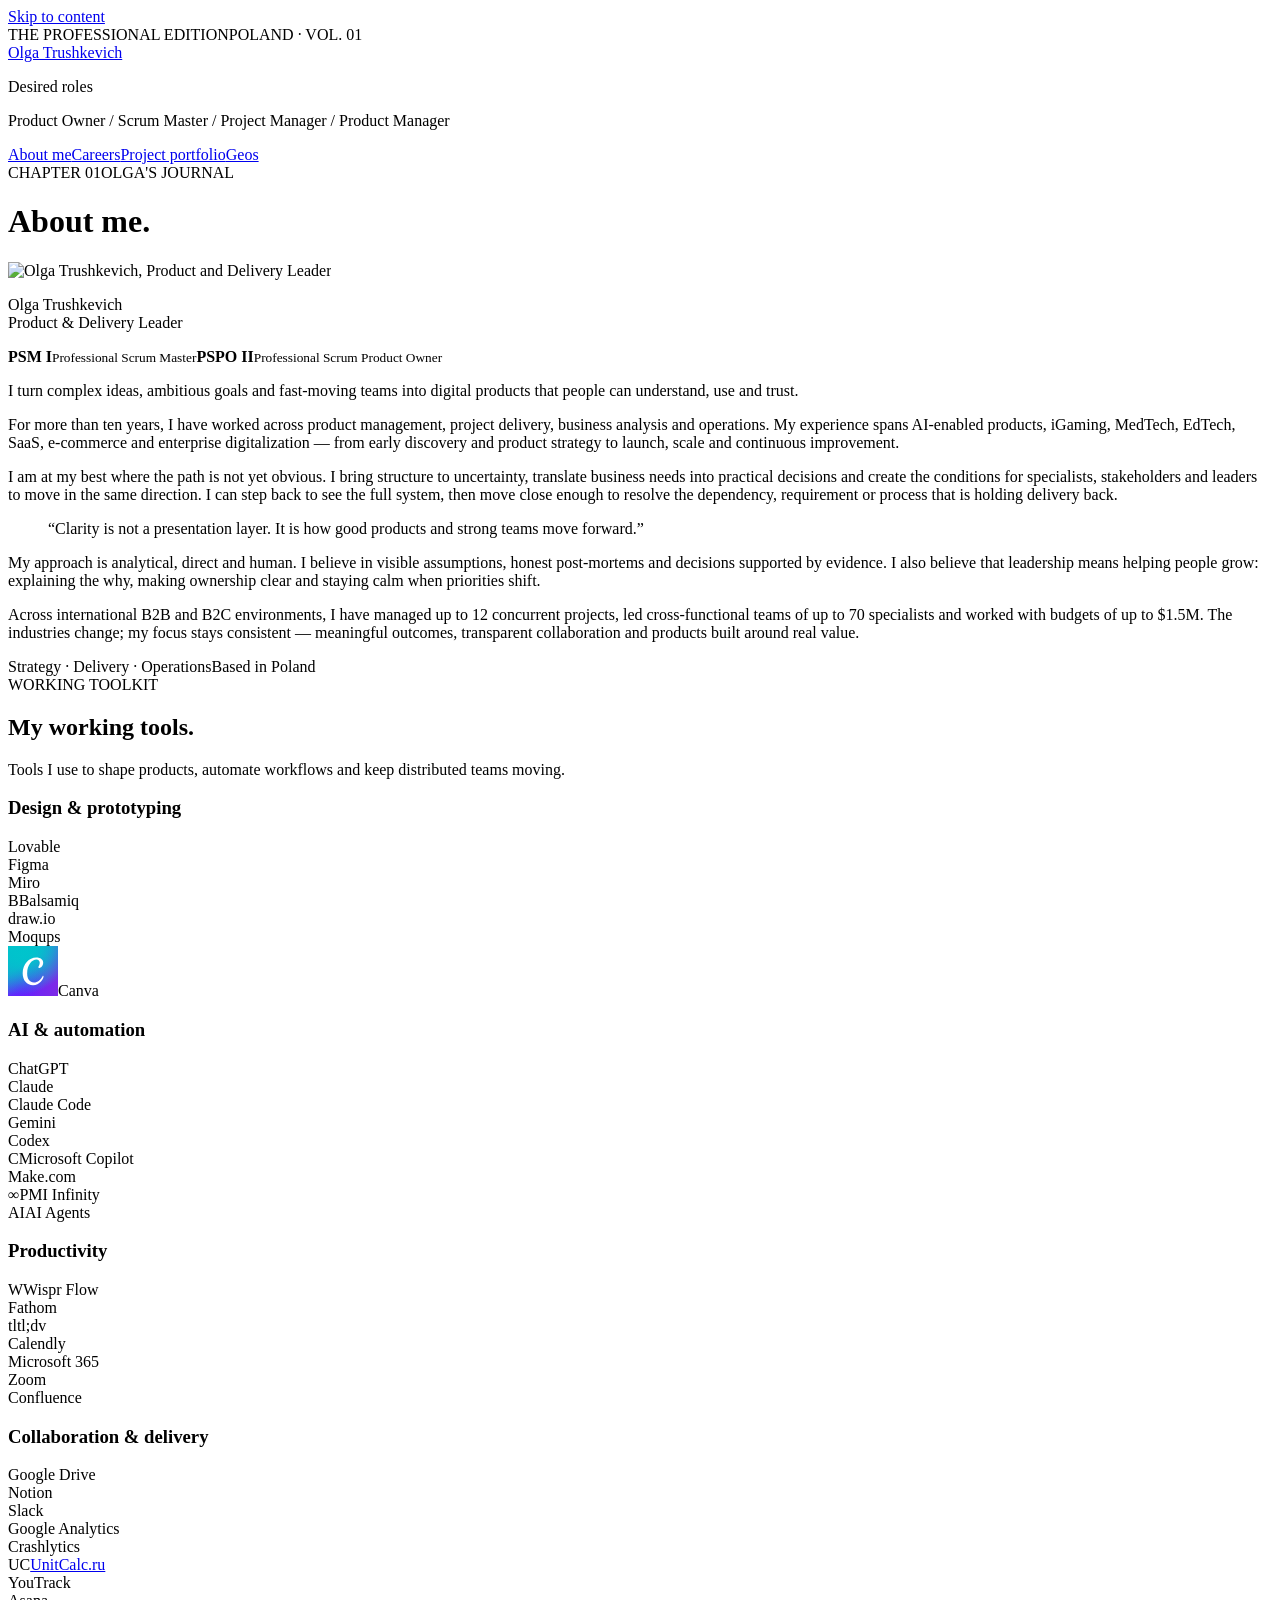
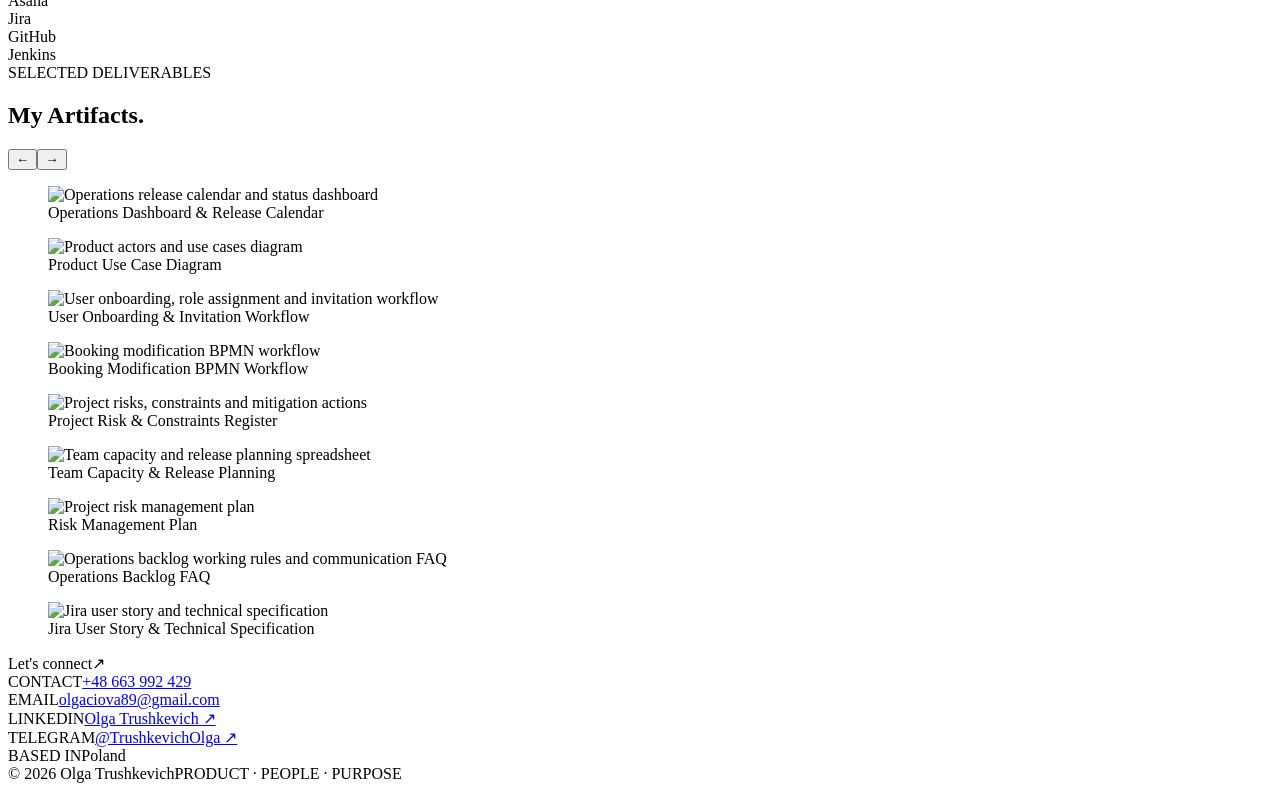
==== index.html @ 131037cf "Update Canva icon in My working tools" ====
<!doctype html>
<html lang="en"><head><meta charset="utf-8"><meta name="viewport" content="width=device-width, initial-scale=1"><title>About me | Olga Trushkevich</title><meta name="description" content="Olga Trushkevich — Information Technologies Specialist. Product, project and business analysis expertise."><link rel="stylesheet" href="style.css"><link rel="stylesheet" href="about.css"></head>
<body><a class="skip" href="#main">Skip to content</a><div class="paper">
<header class="masthead"><div class="edition"><span>THE PROFESSIONAL EDITION</span><span>POLAND · VOL. 01</span></div><a class="name" href="index.html">Olga Trushkevich</a><p class="specialist">Desired roles</p><p class="roles">Product Owner <span>/</span> Scrum Master <span>/</span> Project Manager <span>/</span> Product Manager</p></header>
<nav class="navigation" aria-label="Main navigation"><a href="index.html" aria-current="page">About me</a><a href="careers.html">Careers</a><a href="project-portfolio.html">Project portfolio</a><a href="geos.html">Geos</a></nav>
<main id="main" class="about-page"><div class="page-kicker"><span>CHAPTER 01</span><span>OLGA'S JOURNAL</span></div><h1>About me<span>.</span></h1>
<section class="about-feature">
<div class="portrait-frame"><div class="portrait-image"><img src="olga-portrait.jpg" alt="Olga Trushkevich, Product and Delivery Leader" width="1024" height="1280"></div><p class="photo-caption">Olga Trushkevich<br>Product & Delivery Leader</p><div class="scrum-badges" aria-label="Scrum.org certifications"><span><b>PSM I</b><small>Professional Scrum Master</small></span><span><b>PSPO II</b><small>Professional Scrum Product Owner</small></span></div></div>
<article class="about-copy"><p class="standfirst">I turn complex ideas, ambitious goals and fast-moving teams into digital products that people can understand, use and trust.</p><p>For more than ten years, I have worked across product management, project delivery, business analysis and operations. My experience spans AI-enabled products, iGaming, MedTech, EdTech, SaaS, e-commerce and enterprise digitalization — from early discovery and product strategy to launch, scale and continuous improvement.</p><p>I am at my best where the path is not yet obvious. I bring structure to uncertainty, translate business needs into practical decisions and create the conditions for specialists, stakeholders and leaders to move in the same direction. I can step back to see the full system, then move close enough to resolve the dependency, requirement or process that is holding delivery back.</p><blockquote>“Clarity is not a presentation layer. It is how good products and strong teams move forward.”</blockquote><p>My approach is analytical, direct and human. I believe in visible assumptions, honest post-mortems and decisions supported by evidence. I also believe that leadership means helping people grow: explaining the why, making ownership clear and staying calm when priorities shift.</p><p>Across international B2B and B2C environments, I have managed up to 12 concurrent projects, led cross-functional teams of up to 70 specialists and worked with budgets of up to $1.5M. The industries change; my focus stays consistent — meaningful outcomes, transparent collaboration and products built around real value.</p><div class="about-signoff"><span>Strategy · Delivery · Operations</span><span>Based in Poland</span></div></article>
</section>
<section class="toolbelt" aria-labelledby="toolbelt-title">
  <div class="toolbelt-heading"><div><span class="toolbelt-kicker">WORKING TOOLKIT</span><h2 id="toolbelt-title">My working tools<span>.</span></h2></div><p>Tools I use to shape products, automate workflows and keep distributed teams moving.</p></div>
  <div class="toolbelt-grid">
    <article class="tool-category"><h3>Design &amp; prototyping</h3><div class="tool-list">
      <div class="tool-item"><img src="https://api.iconify.design/logos/lovable-icon.svg" alt="" loading="lazy"><span>Lovable</span></div>
      <div class="tool-item"><img src="https://api.iconify.design/logos/figma.svg" alt="" loading="lazy"><span>Figma</span></div>
      <div class="tool-item"><img src="https://api.iconify.design/logos/miro.svg" alt="" loading="lazy"><span>Miro</span></div>
      <div class="tool-item"><span class="tool-icon tool-icon-balsamiq">B</span><span>Balsamiq</span></div>
      <div class="tool-item"><img src="https://cdn.simpleicons.org/diagramsdotnet/F08705" alt="" loading="lazy"><span>draw.io</span></div>
      <div class="tool-item"><img src="https://moqups.com/img/moqups-logos/svg/m-symbol-icon.svg" alt="" loading="lazy"><span>Moqups</span></div>
      <div class="tool-item"><img src="canva-icon.svg" alt="" loading="lazy"><span>Canva</span></div>
    </div></article>
    <article class="tool-category"><h3>AI &amp; automation</h3><div class="tool-list">
      <div class="tool-item"><img src="https://api.iconify.design/logos/openai-icon.svg" alt="" loading="lazy"><span>ChatGPT</span></div>
      <div class="tool-item"><img src="https://api.iconify.design/logos/anthropic-icon.svg" alt="" loading="lazy"><span>Claude</span></div>
      <div class="tool-item"><img src="https://cdn.simpleicons.org/claude/D97757" alt="" loading="lazy"><span>Claude Code</span></div>
      <div class="tool-item"><img src="https://api.iconify.design/logos/google-gemini.svg" alt="" loading="lazy"><span>Gemini</span></div>
      <div class="tool-item"><img src="https://api.iconify.design/logos/openai-icon.svg" alt="" loading="lazy"><span>Codex</span></div>
      <div class="tool-item"><span class="tool-icon tool-icon-copilot">C</span><span>Microsoft Copilot</span></div>
      <div class="tool-item"><img src="https://cdn.simpleicons.org/make/6D00CC" alt="" loading="lazy"><span>Make.com</span></div>
      <div class="tool-item"><span class="tool-icon tool-icon-pmi">∞</span><span>PMI Infinity</span></div>
      <div class="tool-item"><span class="tool-icon tool-icon-agents">AI</span><span>AI Agents</span></div>
    </div></article>
    <article class="tool-category"><h3>Productivity</h3><div class="tool-list">
      <div class="tool-item"><span class="tool-icon tool-icon-wispr">W</span><span>Wispr Flow</span></div>
      <div class="tool-item"><img src="https://cdn.simpleicons.org/fathom/5B47FF" alt="" loading="lazy"><span>Fathom</span></div>
      <div class="tool-item"><span class="tool-icon tool-icon-tldv">tl</span><span>tl;dv</span></div>
      <div class="tool-item"><img src="https://cdn.simpleicons.org/calendly/006BFF" alt="" loading="lazy"><span>Calendly</span></div>
      <div class="tool-item"><img src="https://api.iconify.design/logos/microsoft-icon.svg" alt="" loading="lazy"><span>Microsoft 365</span></div>
      <div class="tool-item"><img src="https://api.iconify.design/logos/zoom-icon.svg" alt="" loading="lazy"><span>Zoom</span></div>
      <div class="tool-item"><img src="https://api.iconify.design/logos/confluence.svg" alt="" loading="lazy"><span>Confluence</span></div>
    </div></article>
    <article class="tool-category"><h3>Collaboration &amp; delivery</h3><div class="tool-list">
      <div class="tool-item"><img src="https://api.iconify.design/logos/google-drive.svg" alt="" loading="lazy"><span>Google Drive</span></div>
      <div class="tool-item"><img src="https://api.iconify.design/logos/notion-icon.svg" alt="" loading="lazy"><span>Notion</span></div>
      <div class="tool-item"><img src="https://api.iconify.design/logos/slack-icon.svg" alt="" loading="lazy"><span>Slack</span></div>
      <div class="tool-item"><img src="https://api.iconify.design/logos/google-analytics.svg" alt="" loading="lazy"><span>Google Analytics</span></div>
      <div class="tool-item"><img src="https://api.iconify.design/logos/firebase.svg" alt="" loading="lazy"><span>Crashlytics</span></div>
      <div class="tool-item"><span class="tool-icon tool-icon-unitcalc">UC</span><a href="http://unitcalc.ru/" target="_blank" rel="noopener noreferrer">UnitCalc.ru</a></div>
      <div class="tool-item"><img src="https://api.iconify.design/logos/youtrack.svg" alt="" loading="lazy"><span>YouTrack</span></div>
      <div class="tool-item"><img src="https://api.iconify.design/logos/asana-icon.svg" alt="" loading="lazy"><span>Asana</span></div>
      <div class="tool-item"><img src="https://api.iconify.design/logos/jira.svg" alt="" loading="lazy"><span>Jira</span></div>
      <div class="tool-item"><img src="https://api.iconify.design/logos/github-icon.svg" alt="" loading="lazy"><span>GitHub</span></div>
      <div class="tool-item"><img src="https://api.iconify.design/logos/jenkins.svg" alt="" loading="lazy"><span>Jenkins</span></div>
    </div></article>
  </div>
</section>
<section class="artifacts" aria-labelledby="artifacts-title">
  <div class="artifacts-heading"><div><span>SELECTED DELIVERABLES</span><h2 id="artifacts-title">My Artifacts<span>.</span></h2></div><div class="artifact-controls" aria-label="Artifact gallery controls"><button type="button" class="artifact-prev" aria-label="Previous artifacts">←</button><button type="button" class="artifact-next" aria-label="Next artifacts">→</button></div></div>
  <div class="artifact-track" tabindex="0">
    <figure class="artifact-card"><div><img src="artifact-operations-dashboard.png" alt="Operations release calendar and status dashboard" loading="lazy"></div><figcaption>Operations Dashboard &amp; Release Calendar</figcaption></figure>
    <figure class="artifact-card"><div><img src="artifact-use-case.png" alt="Product actors and use cases diagram" loading="lazy"></div><figcaption>Product Use Case Diagram</figcaption></figure>
    <figure class="artifact-card"><div><img src="artifact-onboarding-workflow.png" alt="User onboarding, role assignment and invitation workflow" loading="lazy"></div><figcaption>User Onboarding &amp; Invitation Workflow</figcaption></figure>
    <figure class="artifact-card"><div><img src="artifact-booking-workflow.png" alt="Booking modification BPMN workflow" loading="lazy"></div><figcaption>Booking Modification BPMN Workflow</figcaption></figure>
    <figure class="artifact-card"><div><img src="artifact-risk-constraints.png" alt="Project risks, constraints and mitigation actions" loading="lazy"></div><figcaption>Project Risk &amp; Constraints Register</figcaption></figure>
    <figure class="artifact-card"><div><img src="artifact-capacity-plan.png" alt="Team capacity and release planning spreadsheet" loading="lazy"></div><figcaption>Team Capacity &amp; Release Planning</figcaption></figure>
    <figure class="artifact-card"><div><img src="artifact-risk-plan.png" alt="Project risk management plan" loading="lazy"></div><figcaption>Risk Management Plan</figcaption></figure>
    <figure class="artifact-card"><div><img src="artifact-operations-faq.png" alt="Operations backlog working rules and communication FAQ" loading="lazy"></div><figcaption>Operations Backlog FAQ</figcaption></figure>
    <figure class="artifact-card"><div><img src="artifact-user-story.png" alt="Jira user story and technical specification" loading="lazy"></div><figcaption>Jira User Story &amp; Technical Specification</figcaption></figure>
  </div>
</section></main>
<footer><div class="footer-title">Let's connect<span>↗</span></div><div class="footer-grid"><div><span class="footer-label">CONTACT</span><a href="tel:+48663992429">+48 663 992 429</a></div><div><span class="footer-label">EMAIL</span><a href="mailto:olgaciova89@gmail.com">olgaciova89@gmail.com</a></div><div><span class="footer-label">LINKEDIN</span><a href="https://www.linkedin.com/in/olga-trushkevich/" target="_blank" rel="noopener noreferrer">Olga Trushkevich ↗</a></div><div><span class="footer-label">TELEGRAM</span><a href="https://t.me/TrushkevichOlga" target="_blank" rel="noopener noreferrer" aria-label="Message Olga Trushkevich on Telegram">@TrushkevichOlga ↗</a></div><div><span class="footer-label">BASED IN</span><span>Poland</span></div></div><div class="colophon"><span>© 2026 Olga Trushkevich</span><span>PRODUCT · PEOPLE · PURPOSE</span></div></footer>
</div><script src="about.js"></script></body></html>
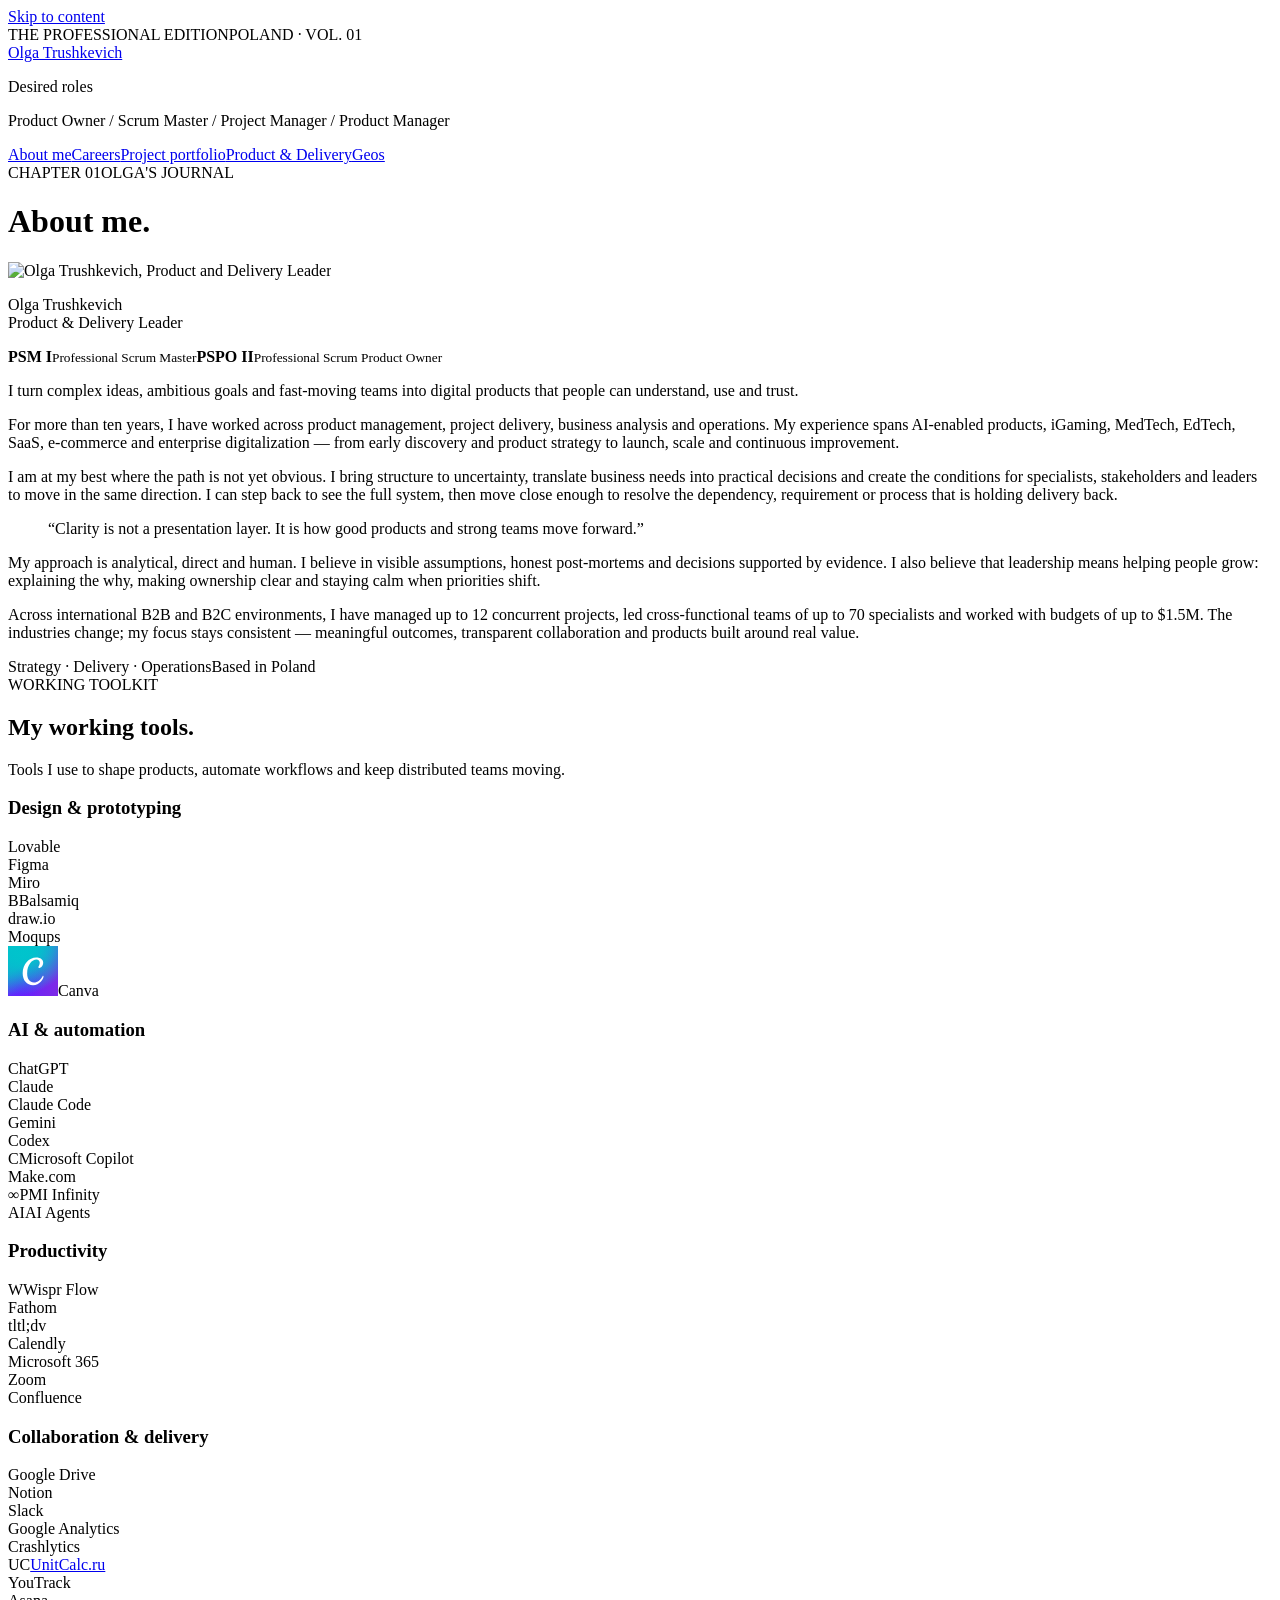
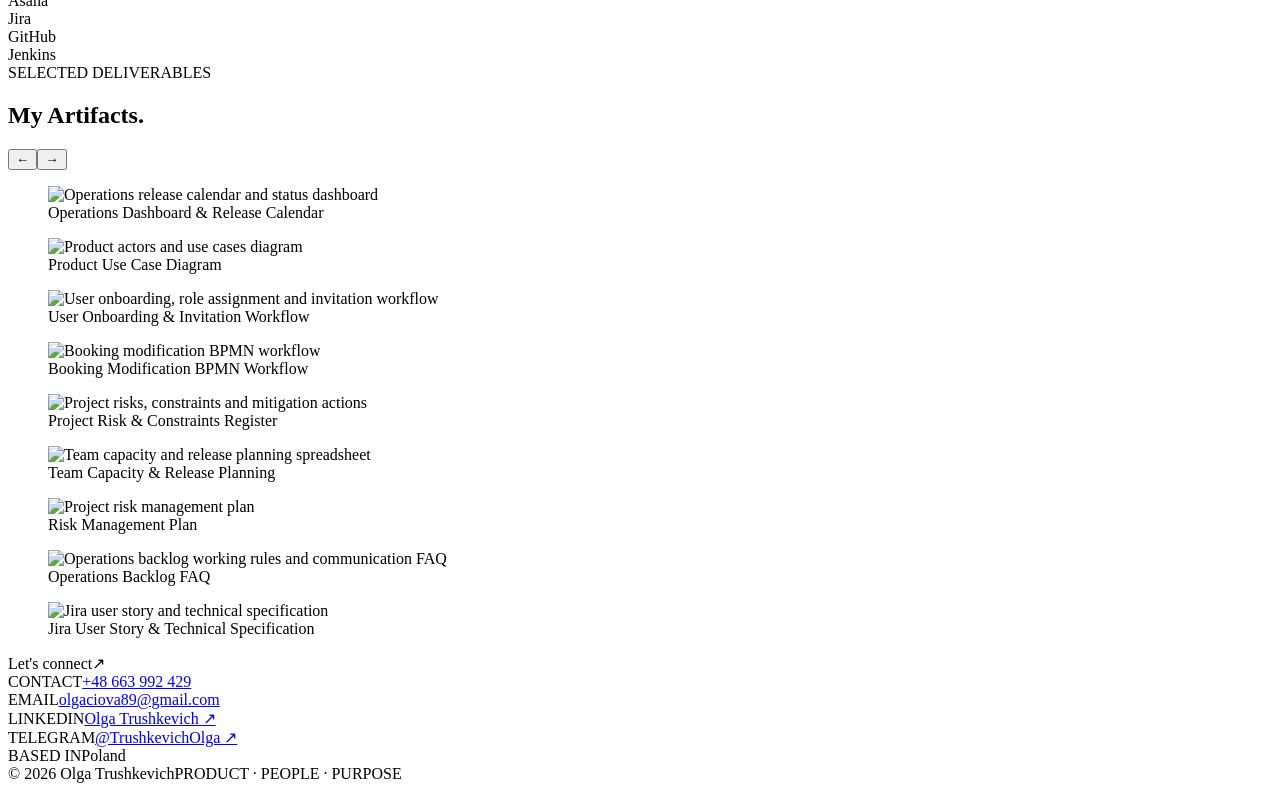
==== commit 5a66e1f0: "Add Product & Delivery capability page with 19 project breakdowns" ====
--- a/index.html
+++ b/index.html
@@ -1,15 +1,15 @@
-<!doctype html>
-<html lang="en"><head><meta charset="utf-8"><meta name="viewport" content="width=device-width, initial-scale=1"><title>About me | Olga Trushkevich</title><meta name="description" content="Olga Trushkevich — Information Technologies Specialist. Product, project and business analysis expertise."><link rel="stylesheet" href="style.css"><link rel="stylesheet" href="about.css"></head>
-<body><a class="skip" href="#main">Skip to content</a><div class="paper">
-<header class="masthead"><div class="edition"><span>THE PROFESSIONAL EDITION</span><span>POLAND · VOL. 01</span></div><a class="name" href="index.html">Olga Trushkevich</a><p class="specialist">Desired roles</p><p class="roles">Product Owner <span>/</span> Scrum Master <span>/</span> Project Manager <span>/</span> Product Manager</p></header>
-<nav class="navigation" aria-label="Main navigation"><a href="index.html" aria-current="page">About me</a><a href="careers.html">Careers</a><a href="project-portfolio.html">Project portfolio</a><a href="geos.html">Geos</a></nav>
-<main id="main" class="about-page"><div class="page-kicker"><span>CHAPTER 01</span><span>OLGA'S JOURNAL</span></div><h1>About me<span>.</span></h1>
-<section class="about-feature">
-<div class="portrait-frame"><div class="portrait-image"><img src="olga-portrait.jpg" alt="Olga Trushkevich, Product and Delivery Leader" width="1024" height="1280"></div><p class="photo-caption">Olga Trushkevich<br>Product & Delivery Leader</p><div class="scrum-badges" aria-label="Scrum.org certifications"><span><b>PSM I</b><small>Professional Scrum Master</small></span><span><b>PSPO II</b><small>Professional Scrum Product Owner</small></span></div></div>
-<article class="about-copy"><p class="standfirst">I turn complex ideas, ambitious goals and fast-moving teams into digital products that people can understand, use and trust.</p><p>For more than ten years, I have worked across product management, project delivery, business analysis and operations. My experience spans AI-enabled products, iGaming, MedTech, EdTech, SaaS, e-commerce and enterprise digitalization — from early discovery and product strategy to launch, scale and continuous improvement.</p><p>I am at my best where the path is not yet obvious. I bring structure to uncertainty, translate business needs into practical decisions and create the conditions for specialists, stakeholders and leaders to move in the same direction. I can step back to see the full system, then move close enough to resolve the dependency, requirement or process that is holding delivery back.</p><blockquote>“Clarity is not a presentation layer. It is how good products and strong teams move forward.”</blockquote><p>My approach is analytical, direct and human. I believe in visible assumptions, honest post-mortems and decisions supported by evidence. I also believe that leadership means helping people grow: explaining the why, making ownership clear and staying calm when priorities shift.</p><p>Across international B2B and B2C environments, I have managed up to 12 concurrent projects, led cross-functional teams of up to 70 specialists and worked with budgets of up to $1.5M. The industries change; my focus stays consistent — meaningful outcomes, transparent collaboration and products built around real value.</p><div class="about-signoff"><span>Strategy · Delivery · Operations</span><span>Based in Poland</span></div></article>
+<!doctype html>
+<html lang="en"><head><meta charset="utf-8"><meta name="viewport" content="width=device-width, initial-scale=1"><title>About me | Olga Trushkevich</title><meta name="description" content="Olga Trushkevich — Information Technologies Specialist. Product, project and business analysis expertise."><link rel="stylesheet" href="style.css"><link rel="stylesheet" href="about.css"></head>
+<body><a class="skip" href="#main">Skip to content</a><div class="paper">
+<header class="masthead"><div class="edition"><span>THE PROFESSIONAL EDITION</span><span>POLAND · VOL. 01</span></div><a class="name" href="index.html">Olga Trushkevich</a><p class="specialist">Desired roles</p><p class="roles">Product Owner <span>/</span> Scrum Master <span>/</span> Project Manager <span>/</span> Product Manager</p></header>
+<nav class="navigation" aria-label="Main navigation"><a href="index.html" aria-current="page">About me</a><a href="careers.html">Careers</a><a href="project-portfolio.html">Project portfolio</a><a href="tech-skills.html">Product &amp; Delivery</a><a href="geos.html">Geos</a></nav>
+<main id="main" class="about-page"><div class="page-kicker"><span>CHAPTER 01</span><span>OLGA'S JOURNAL</span></div><h1>About me<span>.</span></h1>
+<section class="about-feature">
+<div class="portrait-frame"><div class="portrait-image"><img src="olga-portrait.jpg" alt="Olga Trushkevich, Product and Delivery Leader" width="1024" height="1280"></div><p class="photo-caption">Olga Trushkevich<br>Product & Delivery Leader</p><div class="scrum-badges" aria-label="Scrum.org certifications"><span><b>PSM I</b><small>Professional Scrum Master</small></span><span><b>PSPO II</b><small>Professional Scrum Product Owner</small></span></div></div>
+<article class="about-copy"><p class="standfirst">I turn complex ideas, ambitious goals and fast-moving teams into digital products that people can understand, use and trust.</p><p>For more than ten years, I have worked across product management, project delivery, business analysis and operations. My experience spans AI-enabled products, iGaming, MedTech, EdTech, SaaS, e-commerce and enterprise digitalization — from early discovery and product strategy to launch, scale and continuous improvement.</p><p>I am at my best where the path is not yet obvious. I bring structure to uncertainty, translate business needs into practical decisions and create the conditions for specialists, stakeholders and leaders to move in the same direction. I can step back to see the full system, then move close enough to resolve the dependency, requirement or process that is holding delivery back.</p><blockquote>“Clarity is not a presentation layer. It is how good products and strong teams move forward.”</blockquote><p>My approach is analytical, direct and human. I believe in visible assumptions, honest post-mortems and decisions supported by evidence. I also believe that leadership means helping people grow: explaining the why, making ownership clear and staying calm when priorities shift.</p><p>Across international B2B and B2C environments, I have managed up to 12 concurrent projects, led cross-functional teams of up to 70 specialists and worked with budgets of up to $1.5M. The industries change; my focus stays consistent — meaningful outcomes, transparent collaboration and products built around real value.</p><div class="about-signoff"><span>Strategy · Delivery · Operations</span><span>Based in Poland</span></div></article>
 </section>
 <section class="toolbelt" aria-labelledby="toolbelt-title">
-  <div class="toolbelt-heading"><div><span class="toolbelt-kicker">WORKING TOOLKIT</span><h2 id="toolbelt-title">My working tools<span>.</span></h2></div><p>Tools I use to shape products, automate workflows and keep distributed teams moving.</p></div>
+  <div class="toolbelt-heading"><div><span class="toolbelt-kicker">WORKING TOOLKIT</span><h2 id="toolbelt-title">My working tools<span>.</span></h2></div><p>Tools I use to shape products, automate workflows and keep distributed teams moving.</p></div>
   <div class="toolbelt-grid">
     <article class="tool-category"><h3>Design &amp; prototyping</h3><div class="tool-list">
       <div class="tool-item"><img src="https://api.iconify.design/logos/lovable-icon.svg" alt="" loading="lazy"><span>Lovable</span></div>
@@ -17,8 +17,8 @@
       <div class="tool-item"><img src="https://api.iconify.design/logos/miro.svg" alt="" loading="lazy"><span>Miro</span></div>
       <div class="tool-item"><span class="tool-icon tool-icon-balsamiq">B</span><span>Balsamiq</span></div>
       <div class="tool-item"><img src="https://cdn.simpleicons.org/diagramsdotnet/F08705" alt="" loading="lazy"><span>draw.io</span></div>
-      <div class="tool-item"><img src="https://moqups.com/img/moqups-logos/svg/m-symbol-icon.svg" alt="" loading="lazy"><span>Moqups</span></div>
-      <div class="tool-item"><img src="canva-icon.svg" alt="" loading="lazy"><span>Canva</span></div>
+      <div class="tool-item"><img src="https://moqups.com/img/moqups-logos/svg/m-symbol-icon.svg" alt="" loading="lazy"><span>Moqups</span></div>
+      <div class="tool-item"><img src="canva-icon.svg" alt="" loading="lazy"><span>Canva</span></div>
     </div></article>
     <article class="tool-category"><h3>AI &amp; automation</h3><div class="tool-list">
       <div class="tool-item"><img src="https://api.iconify.design/logos/openai-icon.svg" alt="" loading="lazy"><span>ChatGPT</span></div>
@@ -28,51 +28,51 @@
       <div class="tool-item"><img src="https://api.iconify.design/logos/openai-icon.svg" alt="" loading="lazy"><span>Codex</span></div>
       <div class="tool-item"><span class="tool-icon tool-icon-copilot">C</span><span>Microsoft Copilot</span></div>
       <div class="tool-item"><img src="https://cdn.simpleicons.org/make/6D00CC" alt="" loading="lazy"><span>Make.com</span></div>
-      <div class="tool-item"><span class="tool-icon tool-icon-pmi">∞</span><span>PMI Infinity</span></div>
+      <div class="tool-item"><span class="tool-icon tool-icon-pmi">∞</span><span>PMI Infinity</span></div>
       <div class="tool-item"><span class="tool-icon tool-icon-agents">AI</span><span>AI Agents</span></div>
     </div></article>
-    <article class="tool-category"><h3>Productivity</h3><div class="tool-list">
+    <article class="tool-category"><h3>Productivity</h3><div class="tool-list">
       <div class="tool-item"><span class="tool-icon tool-icon-wispr">W</span><span>Wispr Flow</span></div>
       <div class="tool-item"><img src="https://cdn.simpleicons.org/fathom/5B47FF" alt="" loading="lazy"><span>Fathom</span></div>
       <div class="tool-item"><span class="tool-icon tool-icon-tldv">tl</span><span>tl;dv</span></div>
       <div class="tool-item"><img src="https://cdn.simpleicons.org/calendly/006BFF" alt="" loading="lazy"><span>Calendly</span></div>
-      <div class="tool-item"><img src="https://api.iconify.design/logos/microsoft-icon.svg" alt="" loading="lazy"><span>Microsoft 365</span></div>
-      <div class="tool-item"><img src="https://api.iconify.design/logos/zoom-icon.svg" alt="" loading="lazy"><span>Zoom</span></div>
-      <div class="tool-item"><img src="https://api.iconify.design/logos/confluence.svg" alt="" loading="lazy"><span>Confluence</span></div>
+      <div class="tool-item"><img src="https://api.iconify.design/logos/microsoft-icon.svg" alt="" loading="lazy"><span>Microsoft 365</span></div>
+      <div class="tool-item"><img src="https://api.iconify.design/logos/zoom-icon.svg" alt="" loading="lazy"><span>Zoom</span></div>
+      <div class="tool-item"><img src="https://api.iconify.design/logos/confluence.svg" alt="" loading="lazy"><span>Confluence</span></div>
     </div></article>
     <article class="tool-category"><h3>Collaboration &amp; delivery</h3><div class="tool-list">
       <div class="tool-item"><img src="https://api.iconify.design/logos/google-drive.svg" alt="" loading="lazy"><span>Google Drive</span></div>
       <div class="tool-item"><img src="https://api.iconify.design/logos/notion-icon.svg" alt="" loading="lazy"><span>Notion</span></div>
       <div class="tool-item"><img src="https://api.iconify.design/logos/slack-icon.svg" alt="" loading="lazy"><span>Slack</span></div>
-      <div class="tool-item"><img src="https://api.iconify.design/logos/google-analytics.svg" alt="" loading="lazy"><span>Google Analytics</span></div>
-      <div class="tool-item"><img src="https://api.iconify.design/logos/firebase.svg" alt="" loading="lazy"><span>Crashlytics</span></div>
-      <div class="tool-item"><span class="tool-icon tool-icon-unitcalc">UC</span><a href="http://unitcalc.ru/" target="_blank" rel="noopener noreferrer">UnitCalc.ru</a></div>
-      <div class="tool-item"><img src="https://api.iconify.design/logos/youtrack.svg" alt="" loading="lazy"><span>YouTrack</span></div>
+      <div class="tool-item"><img src="https://api.iconify.design/logos/google-analytics.svg" alt="" loading="lazy"><span>Google Analytics</span></div>
+      <div class="tool-item"><img src="https://api.iconify.design/logos/firebase.svg" alt="" loading="lazy"><span>Crashlytics</span></div>
+      <div class="tool-item"><span class="tool-icon tool-icon-unitcalc">UC</span><a href="http://unitcalc.ru/" target="_blank" rel="noopener noreferrer">UnitCalc.ru</a></div>
+      <div class="tool-item"><img src="https://api.iconify.design/logos/youtrack.svg" alt="" loading="lazy"><span>YouTrack</span></div>
       <div class="tool-item"><img src="https://api.iconify.design/logos/asana-icon.svg" alt="" loading="lazy"><span>Asana</span></div>
       <div class="tool-item"><img src="https://api.iconify.design/logos/jira.svg" alt="" loading="lazy"><span>Jira</span></div>
       <div class="tool-item"><img src="https://api.iconify.design/logos/github-icon.svg" alt="" loading="lazy"><span>GitHub</span></div>
       <div class="tool-item"><img src="https://api.iconify.design/logos/jenkins.svg" alt="" loading="lazy"><span>Jenkins</span></div>
     </div></article>
-  </div>
-</section>
-<section class="artifacts" aria-labelledby="artifacts-title">
-  <div class="artifacts-heading"><div><span>SELECTED DELIVERABLES</span><h2 id="artifacts-title">My Artifacts<span>.</span></h2></div><div class="artifact-controls" aria-label="Artifact gallery controls"><button type="button" class="artifact-prev" aria-label="Previous artifacts">←</button><button type="button" class="artifact-next" aria-label="Next artifacts">→</button></div></div>
-  <div class="artifact-track" tabindex="0">
-    <figure class="artifact-card"><div><img src="artifact-operations-dashboard.png" alt="Operations release calendar and status dashboard" loading="lazy"></div><figcaption>Operations Dashboard &amp; Release Calendar</figcaption></figure>
-    <figure class="artifact-card"><div><img src="artifact-use-case.png" alt="Product actors and use cases diagram" loading="lazy"></div><figcaption>Product Use Case Diagram</figcaption></figure>
-    <figure class="artifact-card"><div><img src="artifact-onboarding-workflow.png" alt="User onboarding, role assignment and invitation workflow" loading="lazy"></div><figcaption>User Onboarding &amp; Invitation Workflow</figcaption></figure>
-    <figure class="artifact-card"><div><img src="artifact-booking-workflow.png" alt="Booking modification BPMN workflow" loading="lazy"></div><figcaption>Booking Modification BPMN Workflow</figcaption></figure>
-    <figure class="artifact-card"><div><img src="artifact-risk-constraints.png" alt="Project risks, constraints and mitigation actions" loading="lazy"></div><figcaption>Project Risk &amp; Constraints Register</figcaption></figure>
-    <figure class="artifact-card"><div><img src="artifact-capacity-plan.png" alt="Team capacity and release planning spreadsheet" loading="lazy"></div><figcaption>Team Capacity &amp; Release Planning</figcaption></figure>
-    <figure class="artifact-card"><div><img src="artifact-risk-plan.png" alt="Project risk management plan" loading="lazy"></div><figcaption>Risk Management Plan</figcaption></figure>
-    <figure class="artifact-card"><div><img src="artifact-operations-faq.png" alt="Operations backlog working rules and communication FAQ" loading="lazy"></div><figcaption>Operations Backlog FAQ</figcaption></figure>
-    <figure class="artifact-card"><div><img src="artifact-user-story.png" alt="Jira user story and technical specification" loading="lazy"></div><figcaption>Jira User Story &amp; Technical Specification</figcaption></figure>
-  </div>
-</section></main>
-<footer><div class="footer-title">Let's connect<span>↗</span></div><div class="footer-grid"><div><span class="footer-label">CONTACT</span><a href="tel:+48663992429">+48 663 992 429</a></div><div><span class="footer-label">EMAIL</span><a href="mailto:olgaciova89@gmail.com">olgaciova89@gmail.com</a></div><div><span class="footer-label">LINKEDIN</span><a href="https://www.linkedin.com/in/olga-trushkevich/" target="_blank" rel="noopener noreferrer">Olga Trushkevich ↗</a></div><div><span class="footer-label">TELEGRAM</span><a href="https://t.me/TrushkevichOlga" target="_blank" rel="noopener noreferrer" aria-label="Message Olga Trushkevich on Telegram">@TrushkevichOlga ↗</a></div><div><span class="footer-label">BASED IN</span><span>Poland</span></div></div><div class="colophon"><span>© 2026 Olga Trushkevich</span><span>PRODUCT · PEOPLE · PURPOSE</span></div></footer>
-</div><script src="about.js"></script></body></html>
-
-
-
-
-
+  </div>
+</section>
+<section class="artifacts" aria-labelledby="artifacts-title">
+  <div class="artifacts-heading"><div><span>SELECTED DELIVERABLES</span><h2 id="artifacts-title">My Artifacts<span>.</span></h2></div><div class="artifact-controls" aria-label="Artifact gallery controls"><button type="button" class="artifact-prev" aria-label="Previous artifacts">←</button><button type="button" class="artifact-next" aria-label="Next artifacts">→</button></div></div>
+  <div class="artifact-track" tabindex="0">
+    <figure class="artifact-card"><div><img src="artifact-operations-dashboard.png" alt="Operations release calendar and status dashboard" loading="lazy"></div><figcaption>Operations Dashboard &amp; Release Calendar</figcaption></figure>
+    <figure class="artifact-card"><div><img src="artifact-use-case.png" alt="Product actors and use cases diagram" loading="lazy"></div><figcaption>Product Use Case Diagram</figcaption></figure>
+    <figure class="artifact-card"><div><img src="artifact-onboarding-workflow.png" alt="User onboarding, role assignment and invitation workflow" loading="lazy"></div><figcaption>User Onboarding &amp; Invitation Workflow</figcaption></figure>
+    <figure class="artifact-card"><div><img src="artifact-booking-workflow.png" alt="Booking modification BPMN workflow" loading="lazy"></div><figcaption>Booking Modification BPMN Workflow</figcaption></figure>
+    <figure class="artifact-card"><div><img src="artifact-risk-constraints.png" alt="Project risks, constraints and mitigation actions" loading="lazy"></div><figcaption>Project Risk &amp; Constraints Register</figcaption></figure>
+    <figure class="artifact-card"><div><img src="artifact-capacity-plan.png" alt="Team capacity and release planning spreadsheet" loading="lazy"></div><figcaption>Team Capacity &amp; Release Planning</figcaption></figure>
+    <figure class="artifact-card"><div><img src="artifact-risk-plan.png" alt="Project risk management plan" loading="lazy"></div><figcaption>Risk Management Plan</figcaption></figure>
+    <figure class="artifact-card"><div><img src="artifact-operations-faq.png" alt="Operations backlog working rules and communication FAQ" loading="lazy"></div><figcaption>Operations Backlog FAQ</figcaption></figure>
+    <figure class="artifact-card"><div><img src="artifact-user-story.png" alt="Jira user story and technical specification" loading="lazy"></div><figcaption>Jira User Story &amp; Technical Specification</figcaption></figure>
+  </div>
+</section></main>
+<footer><div class="footer-title">Let's connect<span>↗</span></div><div class="footer-grid"><div><span class="footer-label">CONTACT</span><a href="tel:+48663992429">+48 663 992 429</a></div><div><span class="footer-label">EMAIL</span><a href="mailto:olgaciova89@gmail.com">olgaciova89@gmail.com</a></div><div><span class="footer-label">LINKEDIN</span><a href="https://www.linkedin.com/in/olga-trushkevich/" target="_blank" rel="noopener noreferrer">Olga Trushkevich ↗</a></div><div><span class="footer-label">TELEGRAM</span><a href="https://t.me/TrushkevichOlga" target="_blank" rel="noopener noreferrer" aria-label="Message Olga Trushkevich on Telegram">@TrushkevichOlga ↗</a></div><div><span class="footer-label">BASED IN</span><span>Poland</span></div></div><div class="colophon"><span>© 2026 Olga Trushkevich</span><span>PRODUCT · PEOPLE · PURPOSE</span></div></footer>
+</div><script src="about.js"></script></body></html>
+
+
+
+
+
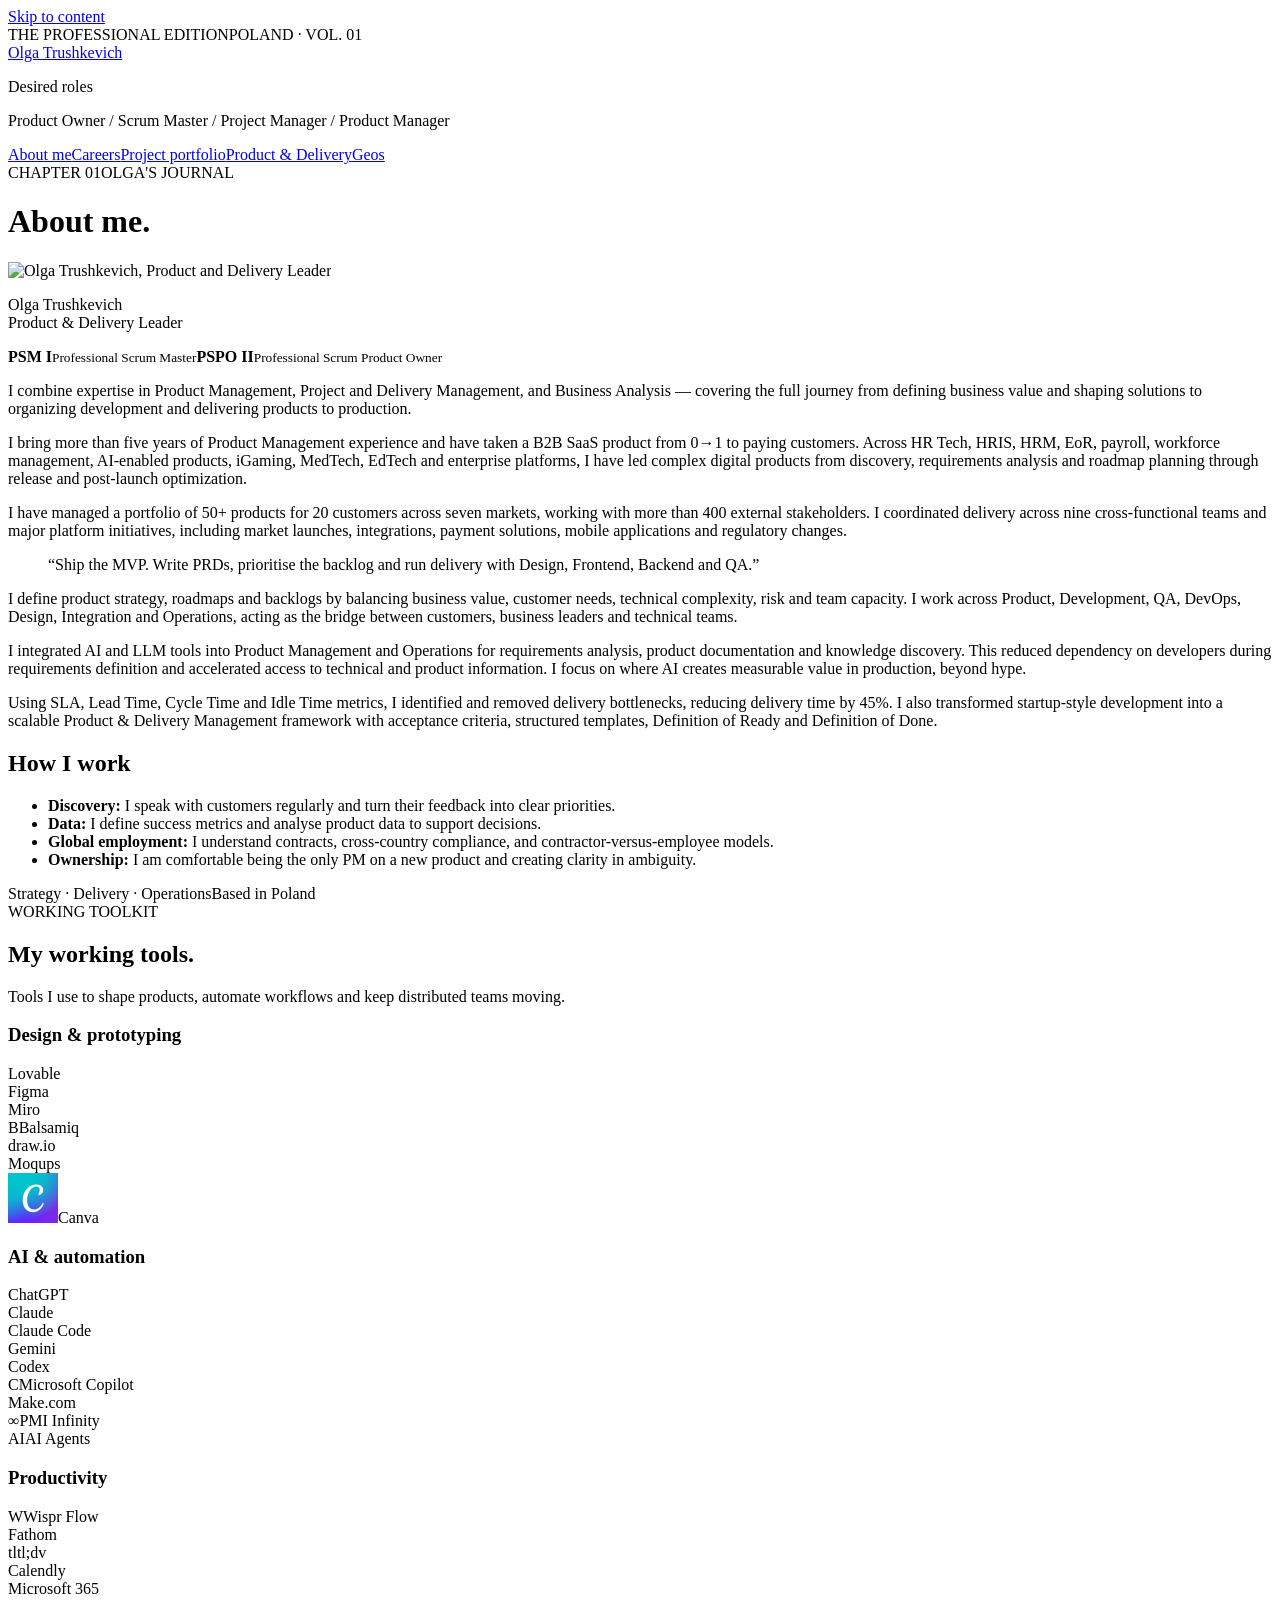
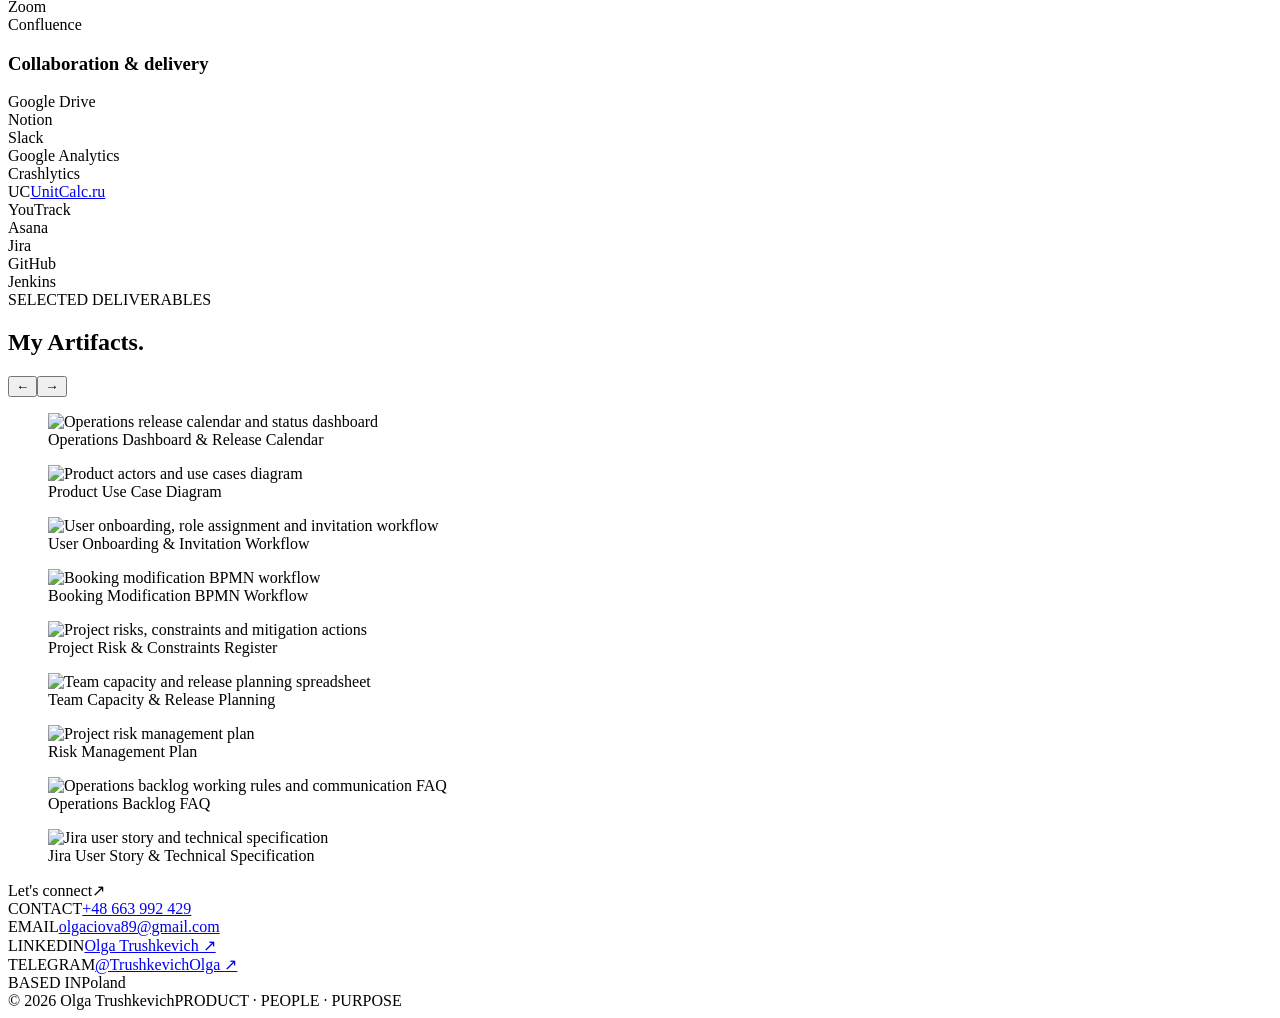
==== commit ae03922b: "Expand product leadership profile" ====
--- a/index.html
+++ b/index.html
@@ -1,12 +1,12 @@
 <!doctype html>
-<html lang="en"><head><meta charset="utf-8"><meta name="viewport" content="width=device-width, initial-scale=1"><title>About me | Olga Trushkevich</title><meta name="description" content="Olga Trushkevich — Information Technologies Specialist. Product, project and business analysis expertise."><link rel="stylesheet" href="style.css"><link rel="stylesheet" href="about.css"></head>
+<html lang="en"><head><meta charset="utf-8"><meta name="viewport" content="width=device-width, initial-scale=1"><title>About me | Olga Trushkevich</title><meta name="description" content="Olga Trushkevich — Information Technologies Specialist. Product, project and business analysis expertise."><link rel="stylesheet" href="style.css"><link rel="stylesheet" href="about.css"><link rel="icon" type="image/svg+xml" href="favicon.svg?v=ot-20261020"></head>
 <body><a class="skip" href="#main">Skip to content</a><div class="paper">
 <header class="masthead"><div class="edition"><span>THE PROFESSIONAL EDITION</span><span>POLAND · VOL. 01</span></div><a class="name" href="index.html">Olga Trushkevich</a><p class="specialist">Desired roles</p><p class="roles">Product Owner <span>/</span> Scrum Master <span>/</span> Project Manager <span>/</span> Product Manager</p></header>
 <nav class="navigation" aria-label="Main navigation"><a href="index.html" aria-current="page">About me</a><a href="careers.html">Careers</a><a href="project-portfolio.html">Project portfolio</a><a href="tech-skills.html">Product &amp; Delivery</a><a href="geos.html">Geos</a></nav>
 <main id="main" class="about-page"><div class="page-kicker"><span>CHAPTER 01</span><span>OLGA'S JOURNAL</span></div><h1>About me<span>.</span></h1>
 <section class="about-feature">
 <div class="portrait-frame"><div class="portrait-image"><img src="olga-portrait.jpg" alt="Olga Trushkevich, Product and Delivery Leader" width="1024" height="1280"></div><p class="photo-caption">Olga Trushkevich<br>Product & Delivery Leader</p><div class="scrum-badges" aria-label="Scrum.org certifications"><span><b>PSM I</b><small>Professional Scrum Master</small></span><span><b>PSPO II</b><small>Professional Scrum Product Owner</small></span></div></div>
-<article class="about-copy"><p class="standfirst">I turn complex ideas, ambitious goals and fast-moving teams into digital products that people can understand, use and trust.</p><p>For more than ten years, I have worked across product management, project delivery, business analysis and operations. My experience spans AI-enabled products, iGaming, MedTech, EdTech, SaaS, e-commerce and enterprise digitalization — from early discovery and product strategy to launch, scale and continuous improvement.</p><p>I am at my best where the path is not yet obvious. I bring structure to uncertainty, translate business needs into practical decisions and create the conditions for specialists, stakeholders and leaders to move in the same direction. I can step back to see the full system, then move close enough to resolve the dependency, requirement or process that is holding delivery back.</p><blockquote>“Clarity is not a presentation layer. It is how good products and strong teams move forward.”</blockquote><p>My approach is analytical, direct and human. I believe in visible assumptions, honest post-mortems and decisions supported by evidence. I also believe that leadership means helping people grow: explaining the why, making ownership clear and staying calm when priorities shift.</p><p>Across international B2B and B2C environments, I have managed up to 12 concurrent projects, led cross-functional teams of up to 70 specialists and worked with budgets of up to $1.5M. The industries change; my focus stays consistent — meaningful outcomes, transparent collaboration and products built around real value.</p><div class="about-signoff"><span>Strategy · Delivery · Operations</span><span>Based in Poland</span></div></article>
+<article class="about-copy"><p class="standfirst">I combine expertise in Product Management, Project and Delivery Management, and Business Analysis — covering the full journey from defining business value and shaping solutions to organizing development and delivering products to production.</p><p>I bring more than five years of Product Management experience and have taken a B2B SaaS product from 0→1 to paying customers. Across HR Tech, HRIS, HRM, EoR, payroll, workforce management, AI-enabled products, iGaming, MedTech, EdTech and enterprise platforms, I have led complex digital products from discovery, requirements analysis and roadmap planning through release and post-launch optimization.</p><p>I have managed a portfolio of 50+ products for 20 customers across seven markets, working with more than 400 external stakeholders. I coordinated delivery across nine cross-functional teams and major platform initiatives, including market launches, integrations, payment solutions, mobile applications and regulatory changes.</p><blockquote>“Ship the MVP. Write PRDs, prioritise the backlog and run delivery with Design, Frontend, Backend and QA.”</blockquote><p>I define product strategy, roadmaps and backlogs by balancing business value, customer needs, technical complexity, risk and team capacity. I work across Product, Development, QA, DevOps, Design, Integration and Operations, acting as the bridge between customers, business leaders and technical teams.</p><p>I integrated AI and LLM tools into Product Management and Operations for requirements analysis, product documentation and knowledge discovery. This reduced dependency on developers during requirements definition and accelerated access to technical and product information. I focus on where AI creates measurable value in production, beyond hype.</p><p>Using SLA, Lead Time, Cycle Time and Idle Time metrics, I identified and removed delivery bottlenecks, reducing delivery time by 45%. I also transformed startup-style development into a scalable Product &amp; Delivery Management framework with acceptance criteria, structured templates, Definition of Ready and Definition of Done.</p><div class="about-strengths"><h2>How I work</h2><ul><li><strong>Discovery:</strong> I speak with customers regularly and turn their feedback into clear priorities.</li><li><strong>Data:</strong> I define success metrics and analyse product data to support decisions.</li><li><strong>Global employment:</strong> I understand contracts, cross-country compliance, and contractor-versus-employee models.</li><li><strong>Ownership:</strong> I am comfortable being the only PM on a new product and creating clarity in ambiguity.</li></ul></div><div class="about-signoff"><span>Strategy · Delivery · Operations</span><span>Based in Poland</span></div></article>
 </section>
 <section class="toolbelt" aria-labelledby="toolbelt-title">
   <div class="toolbelt-heading"><div><span class="toolbelt-kicker">WORKING TOOLKIT</span><h2 id="toolbelt-title">My working tools<span>.</span></h2></div><p>Tools I use to shape products, automate workflows and keep distributed teams moving.</p></div>
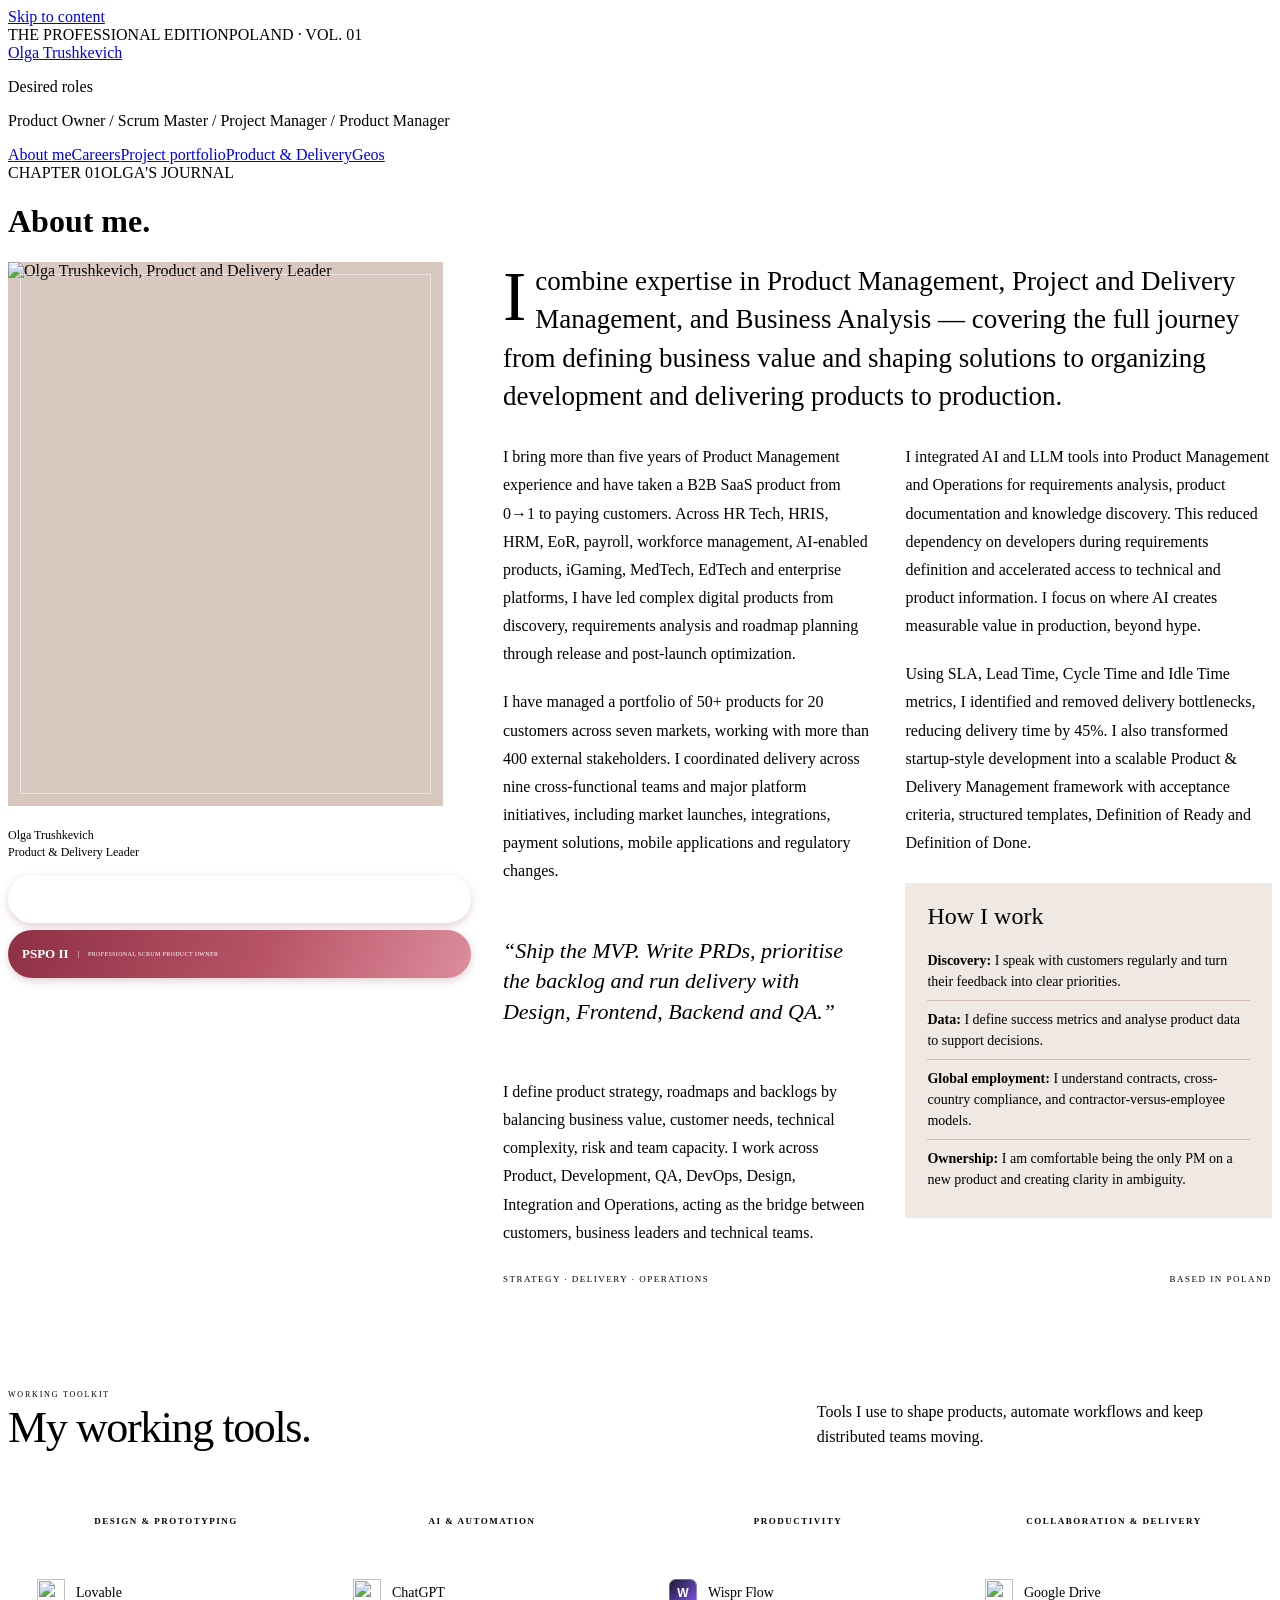
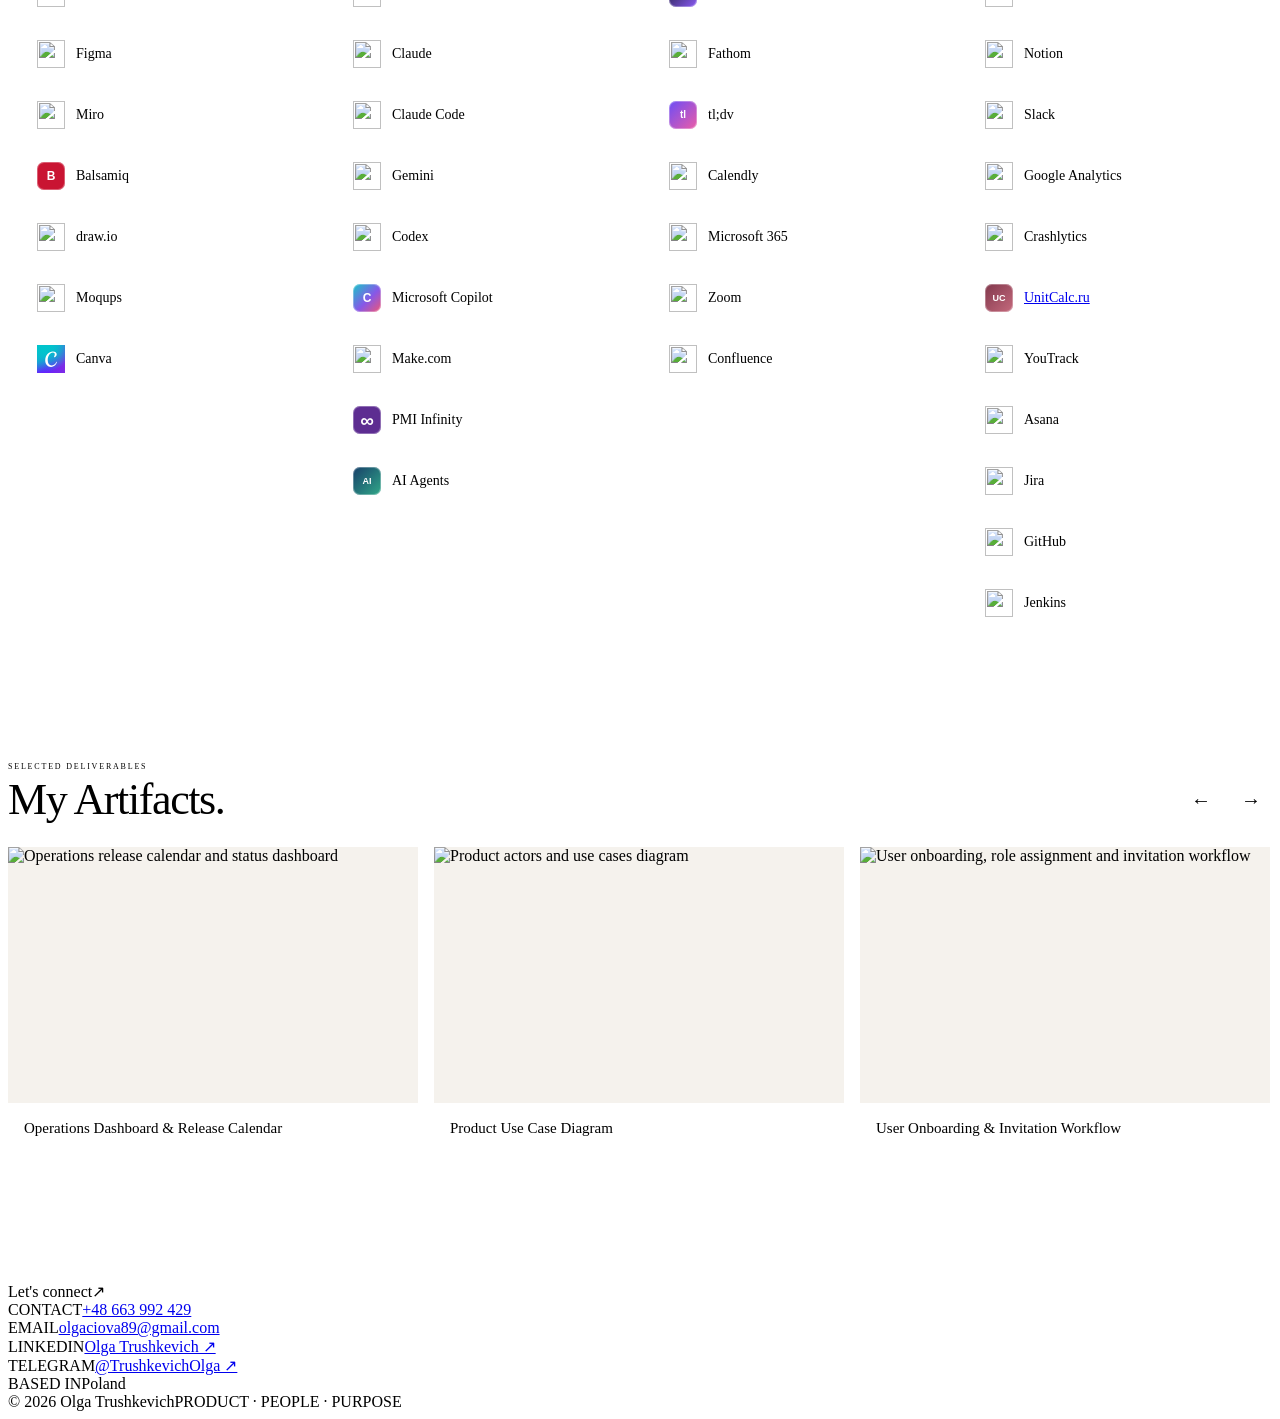
==== commit ecb15bc6: "Update About page description" ====
--- a/index.html
+++ b/index.html
@@ -1,5 +1,5 @@
 <!doctype html>
-<html lang="en"><head><meta charset="utf-8"><meta name="viewport" content="width=device-width, initial-scale=1"><title>About me | Olga Trushkevich</title><meta name="description" content="Olga Trushkevich — Information Technologies Specialist. Product, project and business analysis expertise."><link rel="stylesheet" href="style.css"><link rel="stylesheet" href="about.css"><link rel="icon" type="image/svg+xml" href="favicon.svg?v=ot-20261020"></head>
+<html lang="en"><head><meta charset="utf-8"><meta name="viewport" content="width=device-width, initial-scale=1"><title>About me | Olga Trushkevich</title><meta name="description" content="Olga Trushkevich — Product and Delivery Leader with expertise in Product Management, Project Management and Business Analysis."><link rel="stylesheet" href="style.css"><link rel="stylesheet" href="about.css"><link rel="icon" type="image/svg+xml" href="favicon.svg?v=ot-20261020"></head>
 <body><a class="skip" href="#main">Skip to content</a><div class="paper">
 <header class="masthead"><div class="edition"><span>THE PROFESSIONAL EDITION</span><span>POLAND · VOL. 01</span></div><a class="name" href="index.html">Olga Trushkevich</a><p class="specialist">Desired roles</p><p class="roles">Product Owner <span>/</span> Scrum Master <span>/</span> Project Manager <span>/</span> Product Manager</p></header>
 <nav class="navigation" aria-label="Main navigation"><a href="index.html" aria-current="page">About me</a><a href="careers.html">Careers</a><a href="project-portfolio.html">Project portfolio</a><a href="tech-skills.html">Product &amp; Delivery</a><a href="geos.html">Geos</a></nav>
--- a/about.css
+++ b/about.css
@@ -0,0 +1,89 @@
+.about-page{padding-bottom:75px}.about-feature{display:grid;grid-template-columns:minmax(260px,.82fr) minmax(0,1.45fr);gap:60px;align-items:start}.portrait-frame{position:sticky;top:24px}.portrait-placeholder{aspect-ratio:4/5;background:linear-gradient(145deg,#d8c8bf 0%,#af7e83 52%,#6e3544 100%);display:flex;flex-direction:column;align-items:center;justify-content:center;color:#fff;position:relative;overflow:hidden}.portrait-placeholder:before{content:'';position:absolute;width:76%;aspect-ratio:1;border:1px solid #ffffff7a;border-radius:50%;top:12%}.portrait-placeholder:after{content:'';position:absolute;inset:18px;border:1px solid #ffffff69}.portrait-placeholder span{font-family:Georgia,'Times New Roman',serif;font-size:76px;font-style:italic;letter-spacing:-7px;position:relative;z-index:1}.portrait-placeholder small{font-size:8px;letter-spacing:3px;position:relative;z-index:1}.photo-caption{border-top:1px solid var(--ink);margin:12px 0 0;padding-top:9px;font-family:Georgia,serif;font-size:12px;line-height:1.45;color:var(--muted)}.about-copy{column-count:2;column-gap:36px;column-rule:1px solid var(--line)}.about-copy p{font-family:Georgia,'Times New Roman',serif;font-size:16px;line-height:1.76;margin:0 0 20px}.about-copy .standfirst{column-span:all;font-size:27px;line-height:1.42;color:var(--accent);margin-bottom:28px}.about-copy .standfirst:first-letter{float:left;font-size:70px;line-height:.75;padding:9px 9px 0 0;color:var(--ink)}blockquote{break-inside:avoid;margin:28px 0;padding:22px 0;border-top:1px solid var(--accent);border-bottom:1px solid var(--accent);font-family:Georgia,serif;font-size:22px;line-height:1.4;font-style:italic;color:var(--accent)}.about-signoff{column-span:all;display:flex;justify-content:space-between;gap:20px;border-top:1px solid var(--ink);padding-top:12px;margin-top:8px;font-size:9px;letter-spacing:1.5px;text-transform:uppercase}@media(max-width:850px){.about-feature{grid-template-columns:1fr;gap:35px}.portrait-frame{position:static;display:grid;grid-template-columns:minmax(210px,360px) 1fr;gap:18px;align-items:end}.photo-caption{margin:0}.about-copy{column-count:1}.about-copy .standfirst{font-size:24px}}@media(max-width:520px){.portrait-frame{display:block}.photo-caption{margin-top:10px}.about-copy .standfirst{font-size:22px}.about-signoff{display:block}.about-signoff span{display:block;margin-bottom:5px}}
+.portrait-image{aspect-ratio:4/5;overflow:hidden;background:#d8c8bf;position:relative}.portrait-image:after{content:'';position:absolute;inset:12px;border:1px solid #fff8;pointer-events:none}.portrait-image img{display:block;width:100%;height:100%;object-fit:cover;object-position:center 38%}
+.scrum-badges{display:grid;gap:7px;width:100%;margin-top:14px}.scrum-badges>span{display:grid;grid-template-columns:56px minmax(0,1fr);align-items:center;width:100%;min-height:36px;padding:6px 14px;border-radius:999px;background:linear-gradient(110deg,#7e263a 0%,var(--accent) 48%,#c86779 100%);box-shadow:0 3px 8px #6f263236;color:#fff}.scrum-badges>span:nth-child(2){background:linear-gradient(110deg,#8e3044 0%,#b85367 55%,#dc8d9c 100%)}.scrum-badges b{font-family:Georgia,'Times New Roman',serif;font-size:13px;font-weight:600;color:#fff}.scrum-badges small{padding-left:9px;border-left:1px solid #ffffff70;font-size:6px;line-height:1.25;letter-spacing:.35px;white-space:nowrap;text-transform:uppercase;color:#fff}
+
+/* Mobile layout */
+@media(max-width:640px){
+  .about-page{padding-bottom:48px}
+  .about-feature{grid-template-columns:1fr;gap:27px}
+  .portrait-frame{display:block;position:static}
+  .portrait-image{max-height:none;width:100%;aspect-ratio:4/5}
+  .photo-caption{margin-top:9px;font-size:11px}
+  .scrum-badges{margin-top:12px}
+  .about-copy{column-count:1;column-rule:0}
+  .about-copy p{font-size:15px;line-height:1.68;margin-bottom:17px}
+  .about-copy .standfirst{font-size:21px;line-height:1.42;margin-bottom:22px}
+  .about-copy .standfirst:first-letter{font-size:58px;padding-top:8px}
+  blockquote{margin:23px 0;padding:18px 0;font-size:19px;line-height:1.4}
+  .about-signoff{display:grid;grid-template-columns:1fr;gap:4px;font-size:8px;line-height:1.5}
+}
+
+/* Toolbelt */
+.toolbelt{margin-top:76px;padding-top:30px;border-top:3px double var(--ink)}
+.toolbelt-heading{display:grid;grid-template-columns:1.25fr .75fr;gap:50px;align-items:end;margin-bottom:30px}
+.toolbelt-kicker{display:block;margin-bottom:7px;font-size:8px;letter-spacing:1.8px;color:var(--muted)}
+.toolbelt-heading h2{margin:0;font-family:Georgia,'Times New Roman',serif;font-size:44px;font-weight:400;letter-spacing:-1.4px;line-height:1}
+.toolbelt-heading h2 span{color:var(--accent)}
+.toolbelt-heading p{margin:0;font-family:Georgia,'Times New Roman',serif;font-size:16px;line-height:1.55;color:var(--muted)}
+.toolbelt-grid{display:grid;grid-template-columns:repeat(4,minmax(0,1fr));border:1px solid var(--line);background:#fff}
+.tool-category{padding:24px 22px 26px;border-right:1px solid var(--line)}
+.tool-category:last-child{border-right:0}
+.tool-category h3{display:flex;align-items:center;justify-content:center;min-height:34px;margin:0 0 18px;padding-bottom:11px;border-bottom:1px solid var(--ink);font-size:9px;line-height:1.35;letter-spacing:1.5px;text-align:center;text-transform:uppercase;color:var(--muted)}
+.tool-list{display:grid;gap:8px}
+.tool-item{display:flex;align-items:center;gap:11px;min-height:41px;padding:6px 7px;border-radius:2px;transition:background .18s ease,transform .18s ease}
+.tool-item:hover{background:#f3eee7;transform:translateX(2px)}
+.tool-item img,.tool-icon{flex:0 0 28px;width:28px;height:28px}
+.tool-item img{display:block;object-fit:contain}
+.tool-item>span:last-child,.tool-item>a{font-family:Georgia,'Times New Roman',serif;font-size:14px;line-height:1.25}.tool-item>a{border-bottom:1px solid var(--accent)}
+.tool-icon{display:flex;align-items:center;justify-content:center;border-radius:7px;color:#fff;font:700 12px/1 Arial,sans-serif;box-shadow:inset 0 0 0 1px #ffffff50}
+.tool-icon-balsamiq{background:#c91432}
+.tool-icon-copilot{background:linear-gradient(135deg,#19c6c8,#8658e8 55%,#ef5675)}
+.tool-icon-agents{background:linear-gradient(135deg,#173f69,#31a889);font-size:9px}
+.tool-icon-wispr{background:linear-gradient(135deg,#15172d,#8b5cf6)}
+.tool-icon-pmi{background:#5d2d91;font-size:19px}
+.tool-icon-tldv{background:linear-gradient(135deg,#6c4df6,#ec5da7);font-size:10px}
+.tool-icon-moqups{background:linear-gradient(135deg,#3767d6,#60a5fa)}
+.tool-icon-unitcalc{background:linear-gradient(135deg,#81384c,#c56a7d);font-size:9px}
+@media(max-width:950px){
+  .toolbelt-grid{grid-template-columns:1fr 1fr}
+  .tool-category:nth-child(2){border-right:0}
+  .tool-category:nth-child(-n+2){border-bottom:1px solid var(--line)}
+}
+@media(max-width:640px){
+  .toolbelt{margin-top:48px;padding-top:24px}
+  .toolbelt-heading{grid-template-columns:1fr;gap:13px;margin-bottom:22px}
+  .toolbelt-heading h2{font-size:36px}
+  .toolbelt-heading p{font-size:14px}
+  .toolbelt-grid{grid-template-columns:1fr}
+  .tool-category,.tool-category:nth-child(2){padding:21px 18px;border-right:0;border-bottom:1px solid var(--line)}
+  .tool-category:last-child{border-bottom:0}
+  .tool-category h3{min-height:0;margin-bottom:13px}
+  .tool-list{grid-template-columns:1fr 1fr;gap:5px 8px}
+  .tool-item{gap:8px;min-height:38px;padding:5px 2px}
+  .tool-item img,.tool-icon{flex-basis:25px;width:25px;height:25px}
+  .tool-item>span:last-child,.tool-item>a{font-size:12px}
+}
+@media(max-width:380px){
+  .tool-list{grid-template-columns:1fr}
+  .tool-item>span:last-child,.tool-item>a{font-size:13px}
+}
+
+@media(min-width:521px) and (max-width:850px){.portrait-image{grid-row:1 / 3}.photo-caption{grid-column:2}.scrum-badges{grid-column:2}}
+
+/* Artifact carousel */
+.artifacts{margin-top:76px;padding-top:30px;border-top:3px double var(--ink)}
+.artifacts-heading{display:flex;align-items:end;justify-content:space-between;gap:30px;margin-bottom:24px}.artifacts-heading>div>span{display:block;margin-bottom:7px;font-size:8px;letter-spacing:1.8px;color:var(--muted)}.artifacts-heading h2{margin:0;font-family:Georgia,'Times New Roman',serif;font-size:44px;font-weight:400;line-height:1;letter-spacing:-1.4px}.artifacts-heading h2 span{color:var(--accent)}
+.artifact-controls{display:flex;gap:8px}.artifact-controls button{width:42px;height:42px;border:1px solid var(--ink);border-radius:50%;background:transparent;color:var(--ink);font-size:20px;cursor:pointer;transition:background .18s,color .18s}.artifact-controls button:hover{background:var(--accent);color:#fff;border-color:var(--accent)}.artifact-controls button:disabled{cursor:default;opacity:.28}
+.artifact-track{display:grid;grid-auto-flow:column;grid-auto-columns:calc((100% - 32px)/3);gap:16px;overflow-x:auto;padding:1px 1px 16px;scroll-snap-type:x mandatory;scroll-behavior:smooth;scrollbar-width:thin;scrollbar-color:var(--accent) #e6ddd6}
+.artifact-card{scroll-snap-align:start;margin:0;border:1px solid var(--line);background:#fff}.artifact-card>div{display:flex;align-items:center;justify-content:center;aspect-ratio:16/10;overflow:hidden;background:#f5f2ed}.artifact-card img{display:block;width:100%;height:100%;object-fit:contain}.artifact-card figcaption{min-height:58px;padding:15px 16px;border-top:1px solid var(--line);font-family:Georgia,'Times New Roman',serif;font-size:15px;line-height:1.35;color:var(--ink)}
+@media(max-width:850px){.artifact-track{grid-auto-columns:calc((100% - 16px)/2)}}
+@media(max-width:640px){.artifacts{margin-top:48px;padding-top:24px}.artifacts-heading{align-items:center;margin-bottom:19px}.artifacts-heading>div>span{letter-spacing:1.3px}.artifacts-heading h2{font-size:36px}.artifact-controls button{width:36px;height:36px;font-size:17px}.artifact-track{grid-auto-columns:88%;gap:12px}.artifact-card figcaption{min-height:52px;padding:13px 14px;font-size:14px}}
+
+
+/* About profile highlights */
+.about-strengths{break-inside:avoid;margin:26px 0 22px;padding:20px 22px;background:#f0e8e2;border-top:1px solid var(--accent);border-bottom:1px solid var(--accent)}
+.about-strengths h2{margin:0 0 12px;font-family:Georgia,'Times New Roman',serif;font-size:24px;font-weight:400;color:var(--accent)}
+.about-strengths ul{margin:0;padding:0;list-style:none}
+.about-strengths li{padding:8px 0;border-top:1px solid #ccbcb5;font-family:Georgia,'Times New Roman',serif;font-size:14px;line-height:1.5}
+.about-strengths li:first-child{border-top:0}
+@media(max-width:640px){.about-strengths{margin:22px 0 20px;padding:17px 18px}.about-strengths h2{font-size:22px}.about-strengths li{font-size:13px}}
